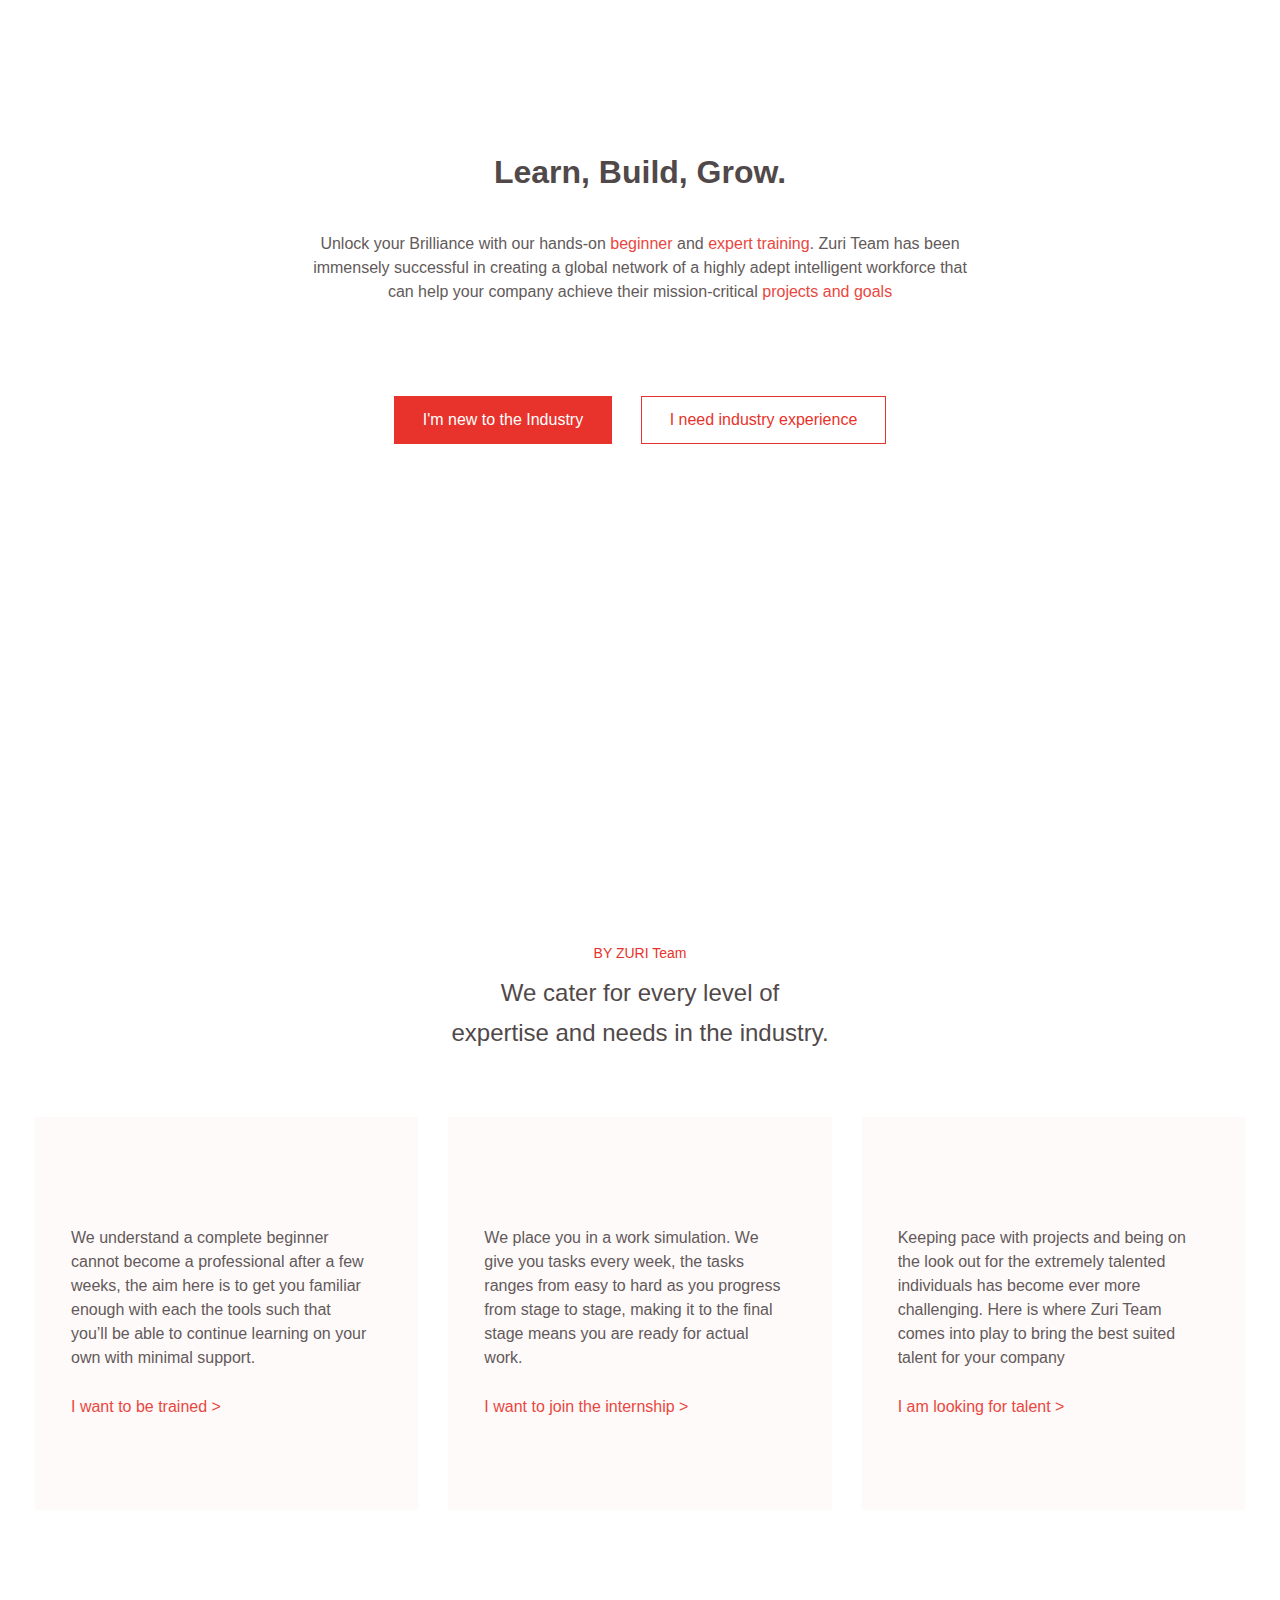
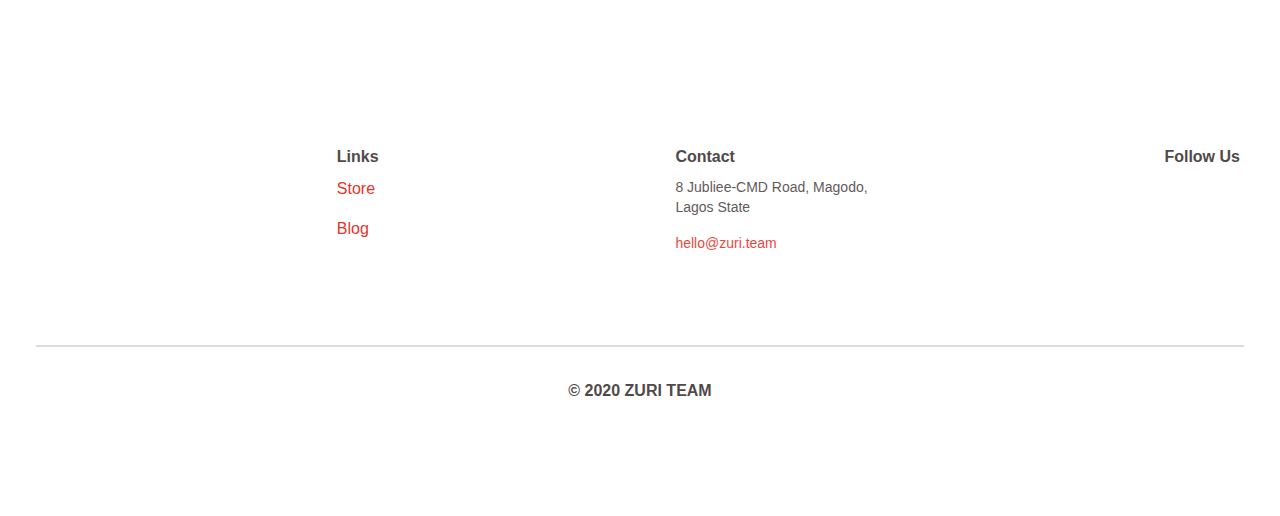
==== index.html @ 9c0795af "Add files via upload" ====
<!doctype html>
<html lang="en">

<head>
    <meta charset="UTF-8">
    <meta content="width=device-width, user-scalable=no, initial-scale=1.0, maximum-scale=1.0, minimum-scale=1.0"
        name="viewport">
    <meta content="ie=edge" http-equiv="X-UA-Compatible">
    <link href="https://stackpath.bootstrapcdn.com/bootstrap/4.5.0/css/bootstrap.min.css" rel="stylesheet">
    <link href="style.css" rel="stylesheet">
    <link href="https://zuri.team/img/favicon.png" rel="icon" sizes="16x16 32x32" type="image/png">
    <title>ZURI | Learn, Build, Grow.</title>
    <meta name="description" content="Unlock your Brilliance with our hands-on training. Recruit from our global network of a highly adept intelligent workforce. Learn to code and teach others. Get a job as a coder / programmer">
    <meta name=”robots” content="index, follow">

    <!-- Global site tag (gtag.js) - Google Analytics -->
	<script async src="https://www.googletagmanager.com/gtag/js?id=G-2SJ29ZK43S"></script>
	<script>
  	window.dataLayer = window.dataLayer || [];
  	function gtag(){dataLayer.push(arguments);}
  	gtag('js', new Date());

  	gtag('config', 'G-2SJ29ZK43S');
	</script>
</head>

<body>
    <section class="hero-container">
        <div class="center-image">
            <img alt="" class="logo-img" src="https://zuri.team/img/zuri-logo-full.svg">
        </div>

        <div class="hero">
            <h2>Learn, Build, Grow.</h2>
            <p>Unlock your Brilliance with our hands-on <a href="#">beginner</a> and <a href="#">expert training</a>. Zuri Team has been immensely successful in creating a global network of a highly adept intelligent workforce that can help your company
                achieve their mission-critical <a href="#">projects and goals</a></p>
            <div class="btn-div">
                <a href="#">
                    <button class=" my-btn btn-red">I'm new to the Industry</button>
                </a>
                <br class="d-block d-md-none">
                <a href="#">
                    <button class=" my-btn btn-red-outline">I need industry experience</button>
                </a>
            </div>
        </div>
    </section>

    <section class="programs">
        <div class="container-fluid program-content text-center">
            <h3 class="heading">BY ZURI Team</h3>
            <p class="slogan">We cater for every level of <br> expertise and needs in the industry.</p>

            <div class="container-fluid my-container">
                <div class="row">
                    <div class="col-lg-4 program-card-zed text-center">
                        <div class="program-card text-left mx-auto m-4 m-lg-0">
                            <img alt="" class="card-bg-svg-1 d-none d-xl-block"
                                src="https://res.cloudinary.com/dafsch2zs/image/upload/v1596628122/Zuri%20Landing/left_bvmv7q.png">
                            <div class="zed-content">
                                <img alt="" src="https://zuri.team/img/zuri-training-img.svg">
                                <p>We understand a complete beginner cannot become a professional after a few weeks, the aim here is to get you familiar enough with each the tools such that you’ll be able to continue learning on your own with minimal support.</p>
                                <h3><a href="https://training.zuri.team/">I want to be trained ></a></h3>
                            </div>
 
                        </div>
                    </div>

                    <div class="col-lg-4 text-center">
                        <div class="program-card text-left mx-auto m-4 m-lg-0">
                            <img alt="" src="https://zuri.team/img/zuri-internship-img.svg">
                            <p>We place you in a work simulation. We give you tasks every week, the tasks ranges from easy to hard as you progress from stage to stage, making it to the final stage means you are ready for actual work.  </p>
                            <h3><a href="https://internship.zuri.team/">I want to join the internship ></a></h3>
                        </div>
                    </div>

                    <div class="col-lg-4 program-card-zed">
                        <div class="program-card text-left mx-auto m-4 m-lg-0">
                            <img alt="" class="card-bg-svg-2 d-none d-xl-block"
                                src="https://res.cloudinary.com/dafsch2zs/image/upload/v1596628122/Zuri%20Landing/right_yz6hn3.png">
                            <div class="zed">
                                <img alt="" src="https://zuri.team/img/zuri-talent-img.svg">
                                <p>Keeping pace
                                    with projects and being on the look out for the extremely talented
                                    individuals has become ever more challenging. Here is where Zuri
                                    Team comes into play to bring the best suited talent for your
                                    company</p>
                                <h3><a href="https://talent.zuri.team/">I am looking for talent ></a></h3>
                            </div>
                        </div>
                    </div>
                </div>
            </div>

        </div>
    </section>


    <footer class="footer my-container mx-auto">
        <div class="footer-flex-container text-center text-md-left">
            <div class="flex-1">
                <img alt="" class="footer-logo" src="https://zuri.team/img/zuri-logo-full.svg">
            </div>

      
            <div class="flex-3">
                <h3>Links</h3>              
                <a href="https://flutterwave.com/store/zuriteam">
                    <p>Store</p>
                </a>
                <a href="https://blog.zuri.team">
                    <p>Blog</p>
                </a>
            </div>

            <div class="flex-4 address">
                <h3>Contact</h3>
                <p>8 Jubliee-CMD Road, Magodo, <br />Lagos State</p>
                <p>
                    <a href="mailto:hello@zuri.com">
                        hello@zuri.team
                    </a>
                </p>
            </div>

            <div class="flex-5">
                <h3>Follow Us</h3>
                <div class="contact-icons">
                    <a target="_blank" href="https://web.facebook.com/thezuriteam"> <img alt="" src="https://zuri.team/img/fb.png"> </a>
                    <a target="_blank" href="https://twitter.com/theZuriTeam"> <img alt="" src="https://zuri.team/img/twitter.png"> </a>
                    <a target="_blank" href="https://www.instagram.com/thezuriteam/"> <img alt="" src="https://zuri.team/img/IG.png"> </a>
                    <a href="#"> <img alt="" src="https://zuri.team/img/in.png"> </a>
                </div>
            </div>
        </div>

        <div>
            <hr class="m-3 md-0">
        </div>

        <div class="mx-auto text-center copyright">
            <p> &#169 2020 ZURI TEAM </p>
        </div>

    </footer>
</body>

</html>
---- style.css ----
@font-face {
   font-family: Averta;
   src: url(https://res.cloudinary.com/dafsch2zs/raw/upload/v1596618987/Zuri%20Landing/AvertaDemoPECuttedDemo-Regular_dghpn7.otf);
}

* {
   box-sizing: border-box;
   font-family: Averta, sans-serif;
   /*overflow: hidden;*/
}

a {
   color: #E7332B;
   text-decoration: none;
}

a:hover{
   text-decoration: none;
   color: #eb5850;
}

.container-fluid {
   max-width: 1440px !important;
}

.my-container {
   max-width: 1240px !important;
}

.center-image {
   margin: auto;
   display: flex;
   padding-top: 69px;
   margin-bottom: 69px;
}

.center-image img {
   margin: auto;
}

/* .logo-img {
   margin-top: 69px;
   margin-left: 100px;
   margin-bottom: 143px;
} */

.hero-container {
   height: 800px;
   background-image: url("../img/hero-bg.svg");
   background-size: cover;
   background-position: center center;
   background-repeat: no-repeat;
}

.hero {
   padding: 10px;
   max-width: 700px;
   margin: 0 auto;
   text-align: center;
}

.hero h2 {
   font-size: 32px;
   line-height: 48px;
   text-align: center;
   font-weight: 800;
   color: #514949;
   margin-bottom: 36px;
}

.hero p {
   font-size: 16px;
   line-height: 24px;
   color: #514949;
   opacity: 0.9;
}

.btn-div {
   margin-top: 92px;
}

.my-btn {
   padding: 11px 28px;
   border: 1px solid #E7332B;
}

.btn-red {
   background-color: #E7332B;
   color: #fff;
   margin-right: 24px;
}

.btn-red:hover {
   background-color: #fff;
   color: #E7332B;
}

.btn-red-outline {
   background-color: #fff;
   color: #E7332B;
}

.btn-red-outline:hover {
   background-color: #E7332B;
   color: #fff;
}

section.programs {
   background-color: #fff;
   overflow: hidden;
}

.program-content {
   padding-top: 0 !important;
}

.program-content .heading {
   font-size: 14px;
   line-height: 24px;
   color: #E7332B;
   margin-top: 141px;
}

.program-content p.slogan {
   font-size: 24px;
   line-height: 40px;
   text-align: center;
   color: #514949;
   margin-top: 8px;
   margin-bottom: 64px;

}

.container-fluid {
   margin: 0 auto;
   /*max-width: 1240px;*/
   text-align: center;
   /*border: 1px solid red;*/
}

.program-card {
   /*height: 511px;*/
   width: 100%;
   /*border: 1px solid red;*/
   background-color: #FFFAFA;
   padding: 61px 47px 82px 36px;
   text-align: justify-all;
}

.program-card-zed {
   position: relative;
   z-index: 1;
}

img.card-bg-svg-1 {
   width: 100%;
   position: absolute;
   left: -120px;
   top: -75px;
   z-index: -1;
}

img.card-bg-svg-2 {
   width: 90%;
   position: absolute;
   right: -120px;
   top: -75px;
   z-index: -1;
}

.program-card img {
   margin-bottom: 48px;
}

.program-card p {
   font-size: 16px;
   line-height: 24px;
   color: #514949;
   opacity: 0.9;
}

.program-card h3 a {
   font-size: 16px;
   line-height: 24px;
   color: #E7332B;
   opacity: 0.9;
}

.footer {
   margin-top: 215px;
}

.footer-flex-container {
   display: flex;
   justify-content: space-between;
   flex-wrap: wrap;
   margin-bottom: 56px;
   padding: 20px;
}

.footer h3 {
   font-size: 16px;
   font-weight: bold;
   line-height: 24px;
   color: #514949;
}

.quick-links {
   list-style: none;
   margin: 0;
   padding: 0;
}

.quick-links a {
   text-decoration: none;
   font-size: 14px;
   line-height: 20px;
   color: #514949;
   opacity: 0.9;
}

.contact p,
.address p {
   font-size: 14px;
   line-height: 20px;
   color: #514949;
   opacity: 0.9;
}

.contact-icons img {
   width: 18px !important;
   margin-right: 5px;
}


footer hr {
   opacity: 0.2;
   border: 0.7px solid #514949;
}

.copyright p {
   font-size: 16px;
   line-height: 24px;
   font-weight: bold;
   margin-top: 32px;
   color: #514949;
   padding-bottom: 97px;
}

@media (max-width: 768px) {

   .hero-container {
       height: auto;
   }

   img.logo-img {
       display: block;
       padding-top: 50px;
       margin: auto;
       margin-bottom: 20px;
   }

   .hero h2 {
       font-size: 28px;
       line-height: 34px;
       text-align: center;
   }

   .btn-div {
       margin-bottom: 50px;
   }


   button.my-btn {
       display: block;
       margin: auto;
       justify-content: center;
   }

   h3.heading {
       margin-top: 60px !important;
   }

   .footer-flex-container {
       flex-direction: column;
       justify-content: center;
       align-items: center;
   }

   .footer-logo {
       width: 150px;
       margin-bottom: 15px;
   }

   .footer-flex-container h3 {
       font-size: 24px;
       margin-top: 20px;

   }


}
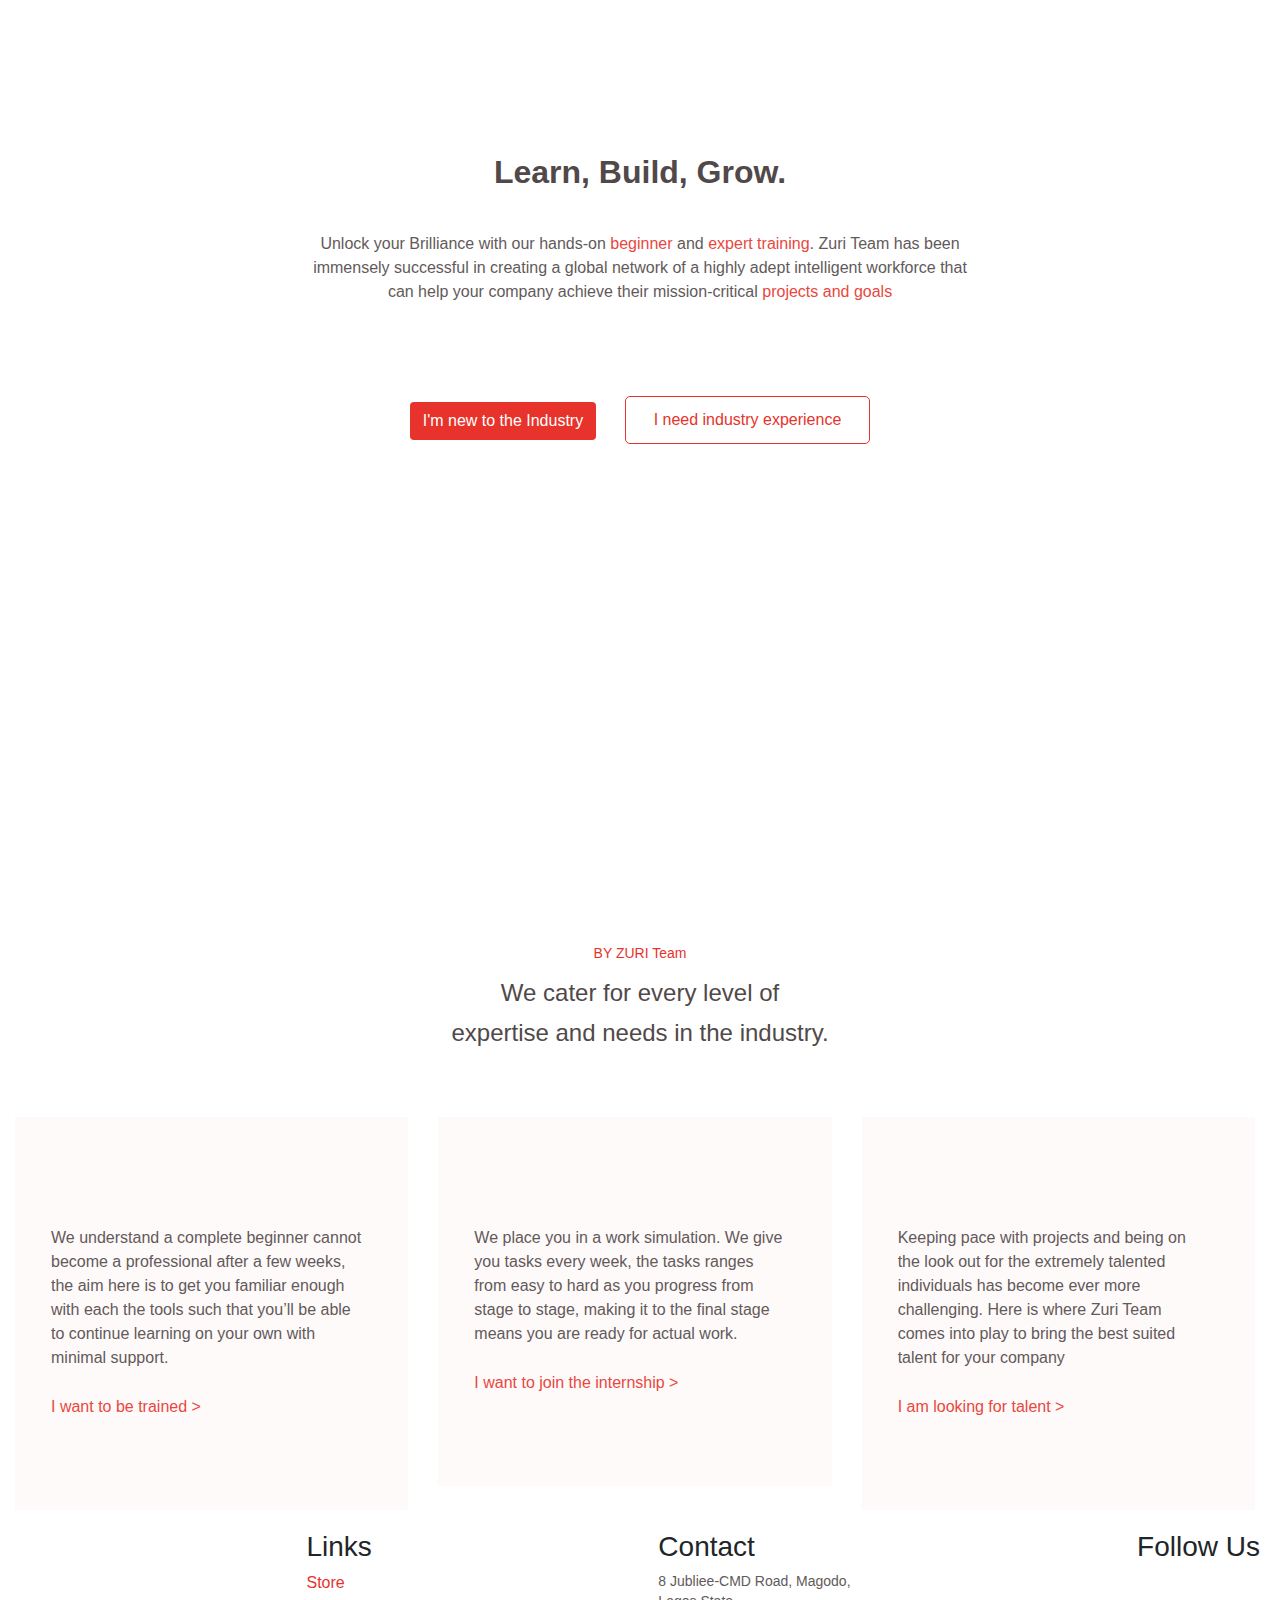
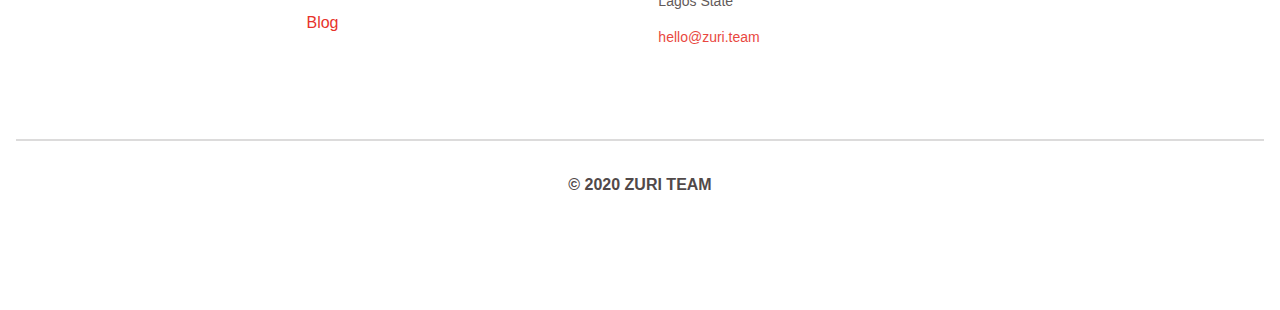
==== commit 98ac5c07: "Add files via upload" ====
--- a/index.html
+++ b/index.html
@@ -11,48 +11,36 @@
     <link href="style.css" rel="stylesheet">
     <link href="https://zuri.team/img/favicon.png" rel="icon" sizes="16x16 32x32" type="image/png">
     <title>ZURI | Learn, Build, Grow.</title>
-    <meta name="description" content="Unlock your Brilliance with our hands-on training. Recruit from our global network of a highly adept intelligent workforce. Learn to code and teach others. Get a job as a coder / programmer">
-    <meta name=”robots” content="index, follow">
-
-    <!-- Global site tag (gtag.js) - Google Analytics -->
-	<script async src="https://www.googletagmanager.com/gtag/js?id=G-2SJ29ZK43S"></script>
-	<script>
-  	window.dataLayer = window.dataLayer || [];
-  	function gtag(){dataLayer.push(arguments);}
-  	gtag('js', new Date());
-
-  	gtag('config', 'G-2SJ29ZK43S');
-	</script>
 </head>
 
 <body>
-    <section class="hero-container">
-        <div class="center-image">
-            <img alt="" class="logo-img" src="https://zuri.team/img/zuri-logo-full.svg">
+    <header class="container">
+        <div class="image">
+            <img alt="" class="logo" src="https://zuri.team/img/zuri-logo-full.svg">
         </div>
 
         <div class="hero">
             <h2>Learn, Build, Grow.</h2>
-            <p>Unlock your Brilliance with our hands-on <a href="#">beginner</a> and <a href="#">expert training</a>. Zuri Team has been immensely successful in creating a global network of a highly adept intelligent workforce that can help your company
-                achieve their mission-critical <a href="#">projects and goals</a></p>
+            <p>Unlock your Brilliance with our hands-on <span>beginner</span> and <span>expert training</span>. Zuri Team has been immensely successful in creating a global network of a highly adept intelligent workforce that can help your company
+                achieve their mission-critical <span>projects and goals</span></p>
             <div class="btn-div">
-                <a href="#">
-                    <button class=" my-btn btn-red">I'm new to the Industry</button>
+                <a href="new-industry.html">
+                <button class="btn btn-red">I'm new to the Industry</button>
                 </a>
                 <br class="d-block d-md-none">
-                <a href="#">
-                    <button class=" my-btn btn-red-outline">I need industry experience</button>
+                <a href="experience.html">
+                <button class="btn2 btn-outline">I need industry experience</button>
                 </a>
             </div>
         </div>
-    </section>
+    </header>
 
-    <section class="programs">
+    <main class="event">
         <div class="container-fluid program-content text-center">
-            <h3 class="heading">BY ZURI Team</h3>
-            <p class="slogan">We cater for every level of <br> expertise and needs in the industry.</p>
+            <h3 class="heading"><span>BY ZURI Team</span></h3>
+            <p class="tagline">We cater for every level of <br> expertise and needs in the industry.</p>
 
-            <div class="container-fluid my-container">
+            <div class="container-card my-container">
                 <div class="row">
                     <div class="col-lg-4 program-card-zed text-center">
                         <div class="program-card text-left mx-auto m-4 m-lg-0">
@@ -61,7 +49,7 @@
                             <div class="zed-content">
                                 <img alt="" src="https://zuri.team/img/zuri-training-img.svg">
                                 <p>We understand a complete beginner cannot become a professional after a few weeks, the aim here is to get you familiar enough with each the tools such that you’ll be able to continue learning on your own with minimal support.</p>
-                                <h3><a href="https://training.zuri.team/">I want to be trained ></a></h3>
+                                <h3><a href="#">I want to be trained ></a></h3>
                             </div>
  
                         </div>
@@ -71,7 +59,7 @@
                         <div class="program-card text-left mx-auto m-4 m-lg-0">
                             <img alt="" src="https://zuri.team/img/zuri-internship-img.svg">
                             <p>We place you in a work simulation. We give you tasks every week, the tasks ranges from easy to hard as you progress from stage to stage, making it to the final stage means you are ready for actual work.  </p>
-                            <h3><a href="https://internship.zuri.team/">I want to join the internship ></a></h3>
+                            <h3><a href="#">I want to join the internship ></a></h3>
                         </div>
                     </div>
 
@@ -86,7 +74,7 @@
                                     individuals has become ever more challenging. Here is where Zuri
                                     Team comes into play to bring the best suited talent for your
                                     company</p>
-                                <h3><a href="https://talent.zuri.team/">I am looking for talent ></a></h3>
+                                <h3><a href="#">I am looking for talent ></a></h3>
                             </div>
                         </div>
                     </div>
@@ -94,10 +82,10 @@
             </div>
 
         </div>
-    </section>
+    </main>
 
 
-    <footer class="footer my-container mx-auto">
+    <footer class="footer-container mx-auto">
         <div class="footer-flex-container text-center text-md-left">
             <div class="flex-1">
                 <img alt="" class="footer-logo" src="https://zuri.team/img/zuri-logo-full.svg">
@@ -106,10 +94,10 @@
       
             <div class="flex-3">
                 <h3>Links</h3>              
-                <a href="https://flutterwave.com/store/zuriteam">
+                <a href="#">
                     <p>Store</p>
                 </a>
-                <a href="https://blog.zuri.team">
+                <a href="#">
                     <p>Blog</p>
                 </a>
             </div>
@@ -118,7 +106,7 @@
                 <h3>Contact</h3>
                 <p>8 Jubliee-CMD Road, Magodo, <br />Lagos State</p>
                 <p>
-                    <a href="mailto:hello@zuri.com">
+                    <a href="#">
                         hello@zuri.team
                     </a>
                 </p>
@@ -127,9 +115,9 @@
             <div class="flex-5">
                 <h3>Follow Us</h3>
                 <div class="contact-icons">
-                    <a target="_blank" href="https://web.facebook.com/thezuriteam"> <img alt="" src="https://zuri.team/img/fb.png"> </a>
-                    <a target="_blank" href="https://twitter.com/theZuriTeam"> <img alt="" src="https://zuri.team/img/twitter.png"> </a>
-                    <a target="_blank" href="https://www.instagram.com/thezuriteam/"> <img alt="" src="https://zuri.team/img/IG.png"> </a>
+                    <a href="#"> <img alt="" src="https://zuri.team/img/fb.png"> </a>
+                    <a href="#"> <img alt="" src="https://zuri.team/img/twitter.png"> </a>
+                    <a href="#"> <img alt="" src="https://zuri.team/img/IG.png"> </a>
                     <a href="#"> <img alt="" src="https://zuri.team/img/in.png"> </a>
                 </div>
             </div>
--- a/style.css
+++ b/style.css
@@ -6,12 +6,14 @@
 * {
    box-sizing: border-box;
    font-family: Averta, sans-serif;
-   /*overflow: hidden;*/
 }
 
 a {
    color: #E7332B;
    text-decoration: none;
+}
+span{
+color: #E7332B;
 }
 
 a:hover{
@@ -27,24 +29,18 @@
    max-width: 1240px !important;
 }
 
-.center-image {
+.image {
    margin: auto;
    display: flex;
    padding-top: 69px;
    margin-bottom: 69px;
 }
 
-.center-image img {
+.image img {
    margin: auto;
 }
 
-/* .logo-img {
-   margin-top: 69px;
-   margin-left: 100px;
-   margin-bottom: 143px;
-} */
-
-.hero-container {
+.container {
    height: 800px;
    background-image: url("../img/hero-bg.svg");
    background-size: cover;
@@ -79,9 +75,10 @@
    margin-top: 92px;
 }
 
-.my-btn {
+.btn2 {
    padding: 11px 28px;
    border: 1px solid #E7332B;
+   border-radius: 5px;
 }
 
 .btn-red {
@@ -95,17 +92,17 @@
    color: #E7332B;
 }
 
-.btn-red-outline {
+.btn-outline {
    background-color: #fff;
    color: #E7332B;
 }
 
-.btn-red-outline:hover {
+.btn-outline:hover {
    background-color: #E7332B;
    color: #fff;
 }
 
-section.programs {
+main.event {
    background-color: #fff;
    overflow: hidden;
 }
@@ -121,7 +118,7 @@
    margin-top: 141px;
 }
 
-.program-content p.slogan {
+.program-content p.tagline {
    font-size: 24px;
    line-height: 40px;
    text-align: center;
@@ -133,15 +130,11 @@
 
 .container-fluid {
    margin: 0 auto;
-   /*max-width: 1240px;*/
-   text-align: center;
-   /*border: 1px solid red;*/
+   text-align: center;
 }
 
 .program-card {
-   /*height: 511px;*/
    width: 100%;
-   /*border: 1px solid red;*/
    background-color: #FFFAFA;
    padding: 61px 47px 82px 36px;
    text-align: justify-all;
@@ -249,11 +242,11 @@
 
 @media (max-width: 768px) {
 
-   .hero-container {
+   .container {
        height: auto;
    }
 
-   img.logo-img {
+   img.logo{
        display: block;
        padding-top: 50px;
        margin: auto;
@@ -271,7 +264,7 @@
    }
 
 
-   button.my-btn {
+   button.btn {
        display: block;
        margin: auto;
        justify-content: center;
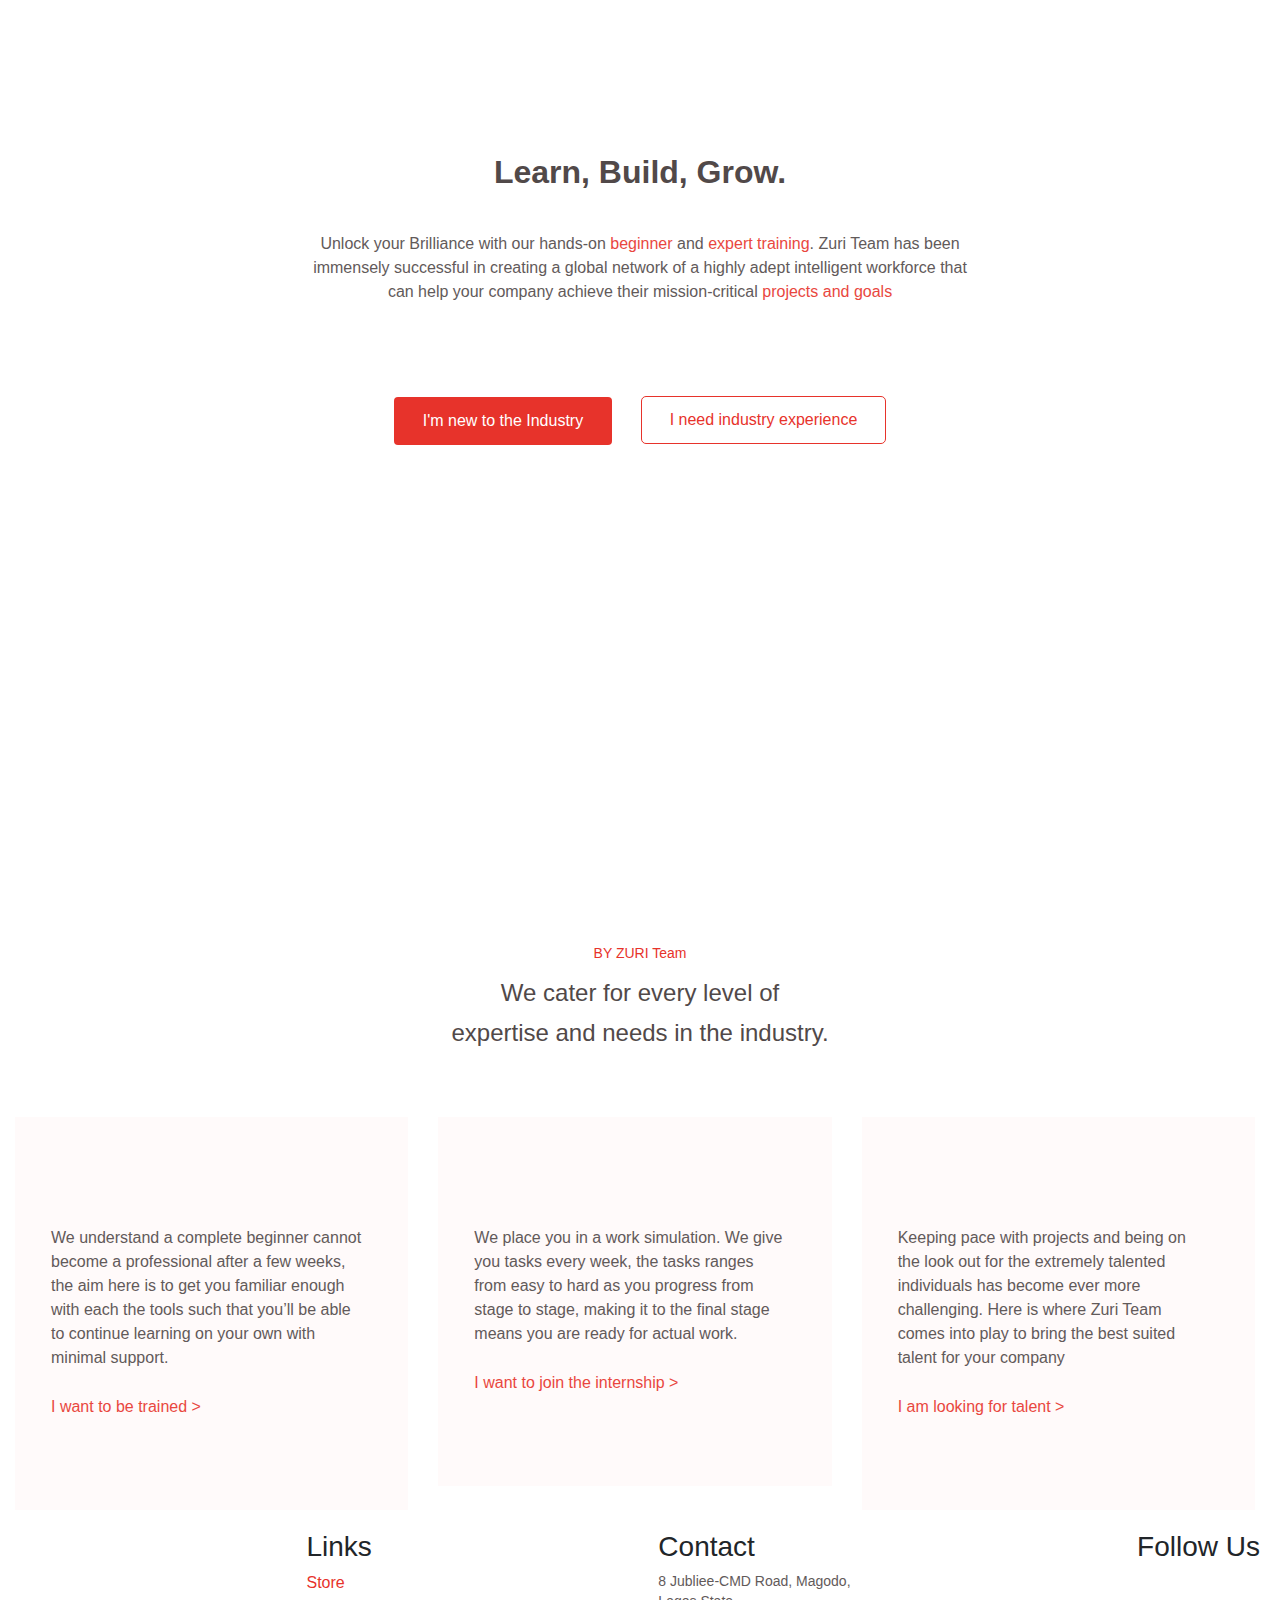
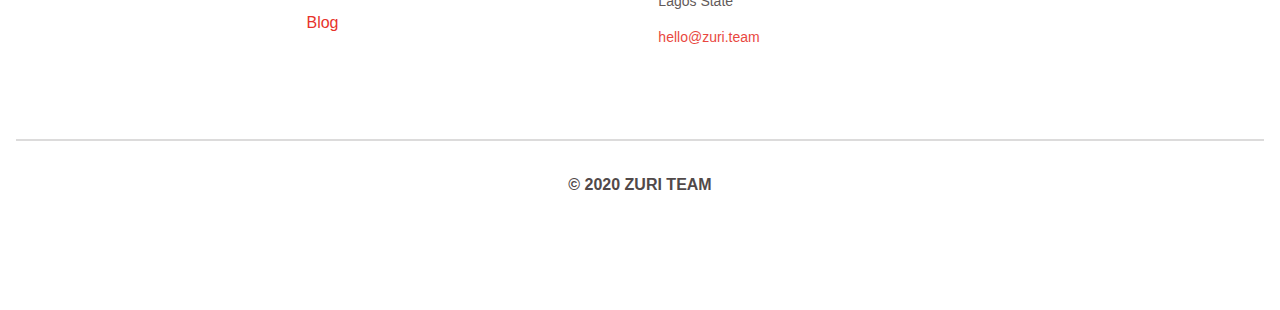
==== commit 90a0bd7a: "Add files via upload" ====
--- a/index.html
+++ b/index.html
@@ -1,4 +1,3 @@
-
 <!doctype html>
 <html lang="en">
 
@@ -12,7 +11,7 @@
     <link href="https://zuri.team/img/favicon.png" rel="icon" sizes="16x16 32x32" type="image/png">
     <title>ZURI | Learn, Build, Grow.</title>
 </head>
-
+ 
 <body>
     <header class="container">
         <div class="image">
--- a/style.css
+++ b/style.css
@@ -85,6 +85,7 @@
    background-color: #E7332B;
    color: #fff;
    margin-right: 24px;
+   padding: 11px 28px;
 }
 
 .btn-red:hover {
@@ -240,6 +241,9 @@
    padding-bottom: 97px;
 }
 
+
+
+
 @media (max-width: 768px) {
 
    .container {
@@ -264,7 +268,7 @@
    }
 
 
-   button.btn {
+   button.btn, button.btn2 {
        display: block;
        margin: auto;
        justify-content: center;
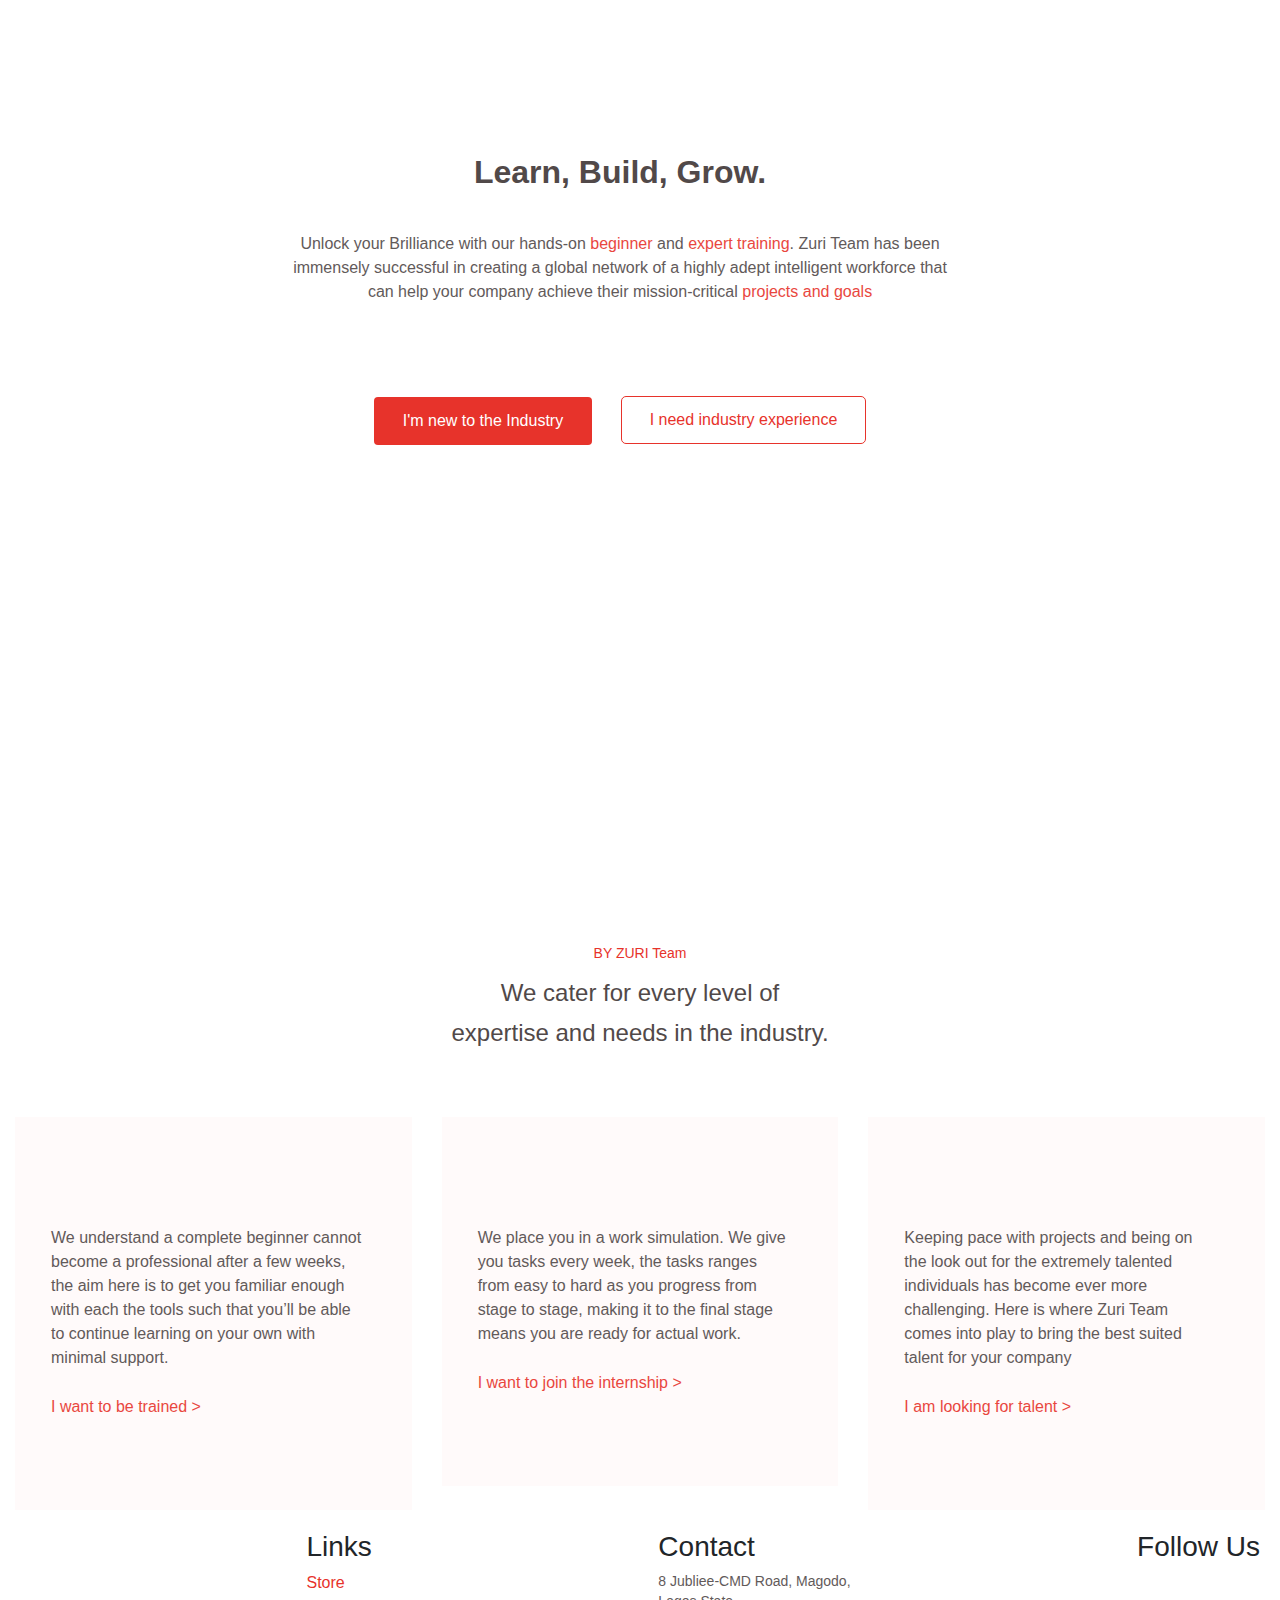
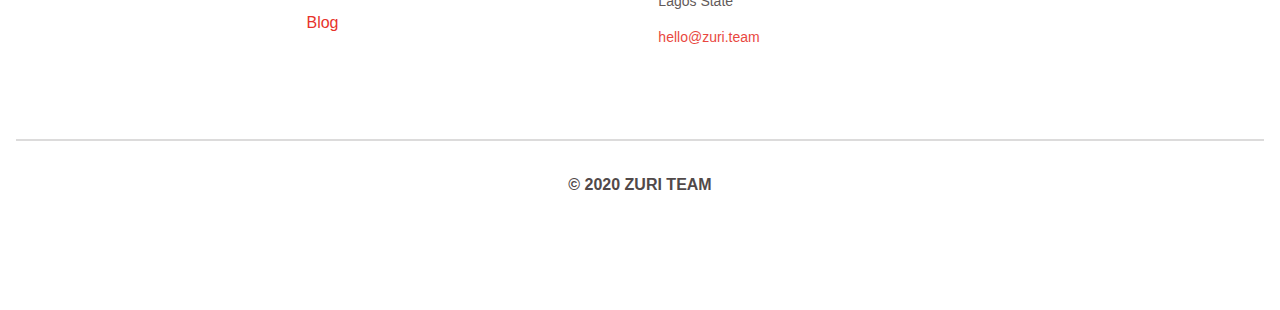
==== commit f6aea3f5: "edited index.html" ====
--- a/index.html
+++ b/index.html
@@ -13,7 +13,7 @@
 </head>
  
 <body>
-    <header class="container">
+    <header class="mycontainer">
         <div class="image">
             <img alt="" class="logo" src="https://zuri.team/img/zuri-logo-full.svg">
         </div>
--- a/style.css
+++ b/style.css
@@ -25,7 +25,7 @@
    max-width: 1440px !important;
 }
 
-.my-container {
+.mycontainer {
    max-width: 1240px !important;
 }
 
@@ -40,7 +40,7 @@
    margin: auto;
 }
 
-.container {
+.mycontainer {
    height: 800px;
    background-image: url("../img/hero-bg.svg");
    background-size: cover;
@@ -243,7 +243,6 @@
 
 
 
-
 @media (max-width: 768px) {
 
    .container {
